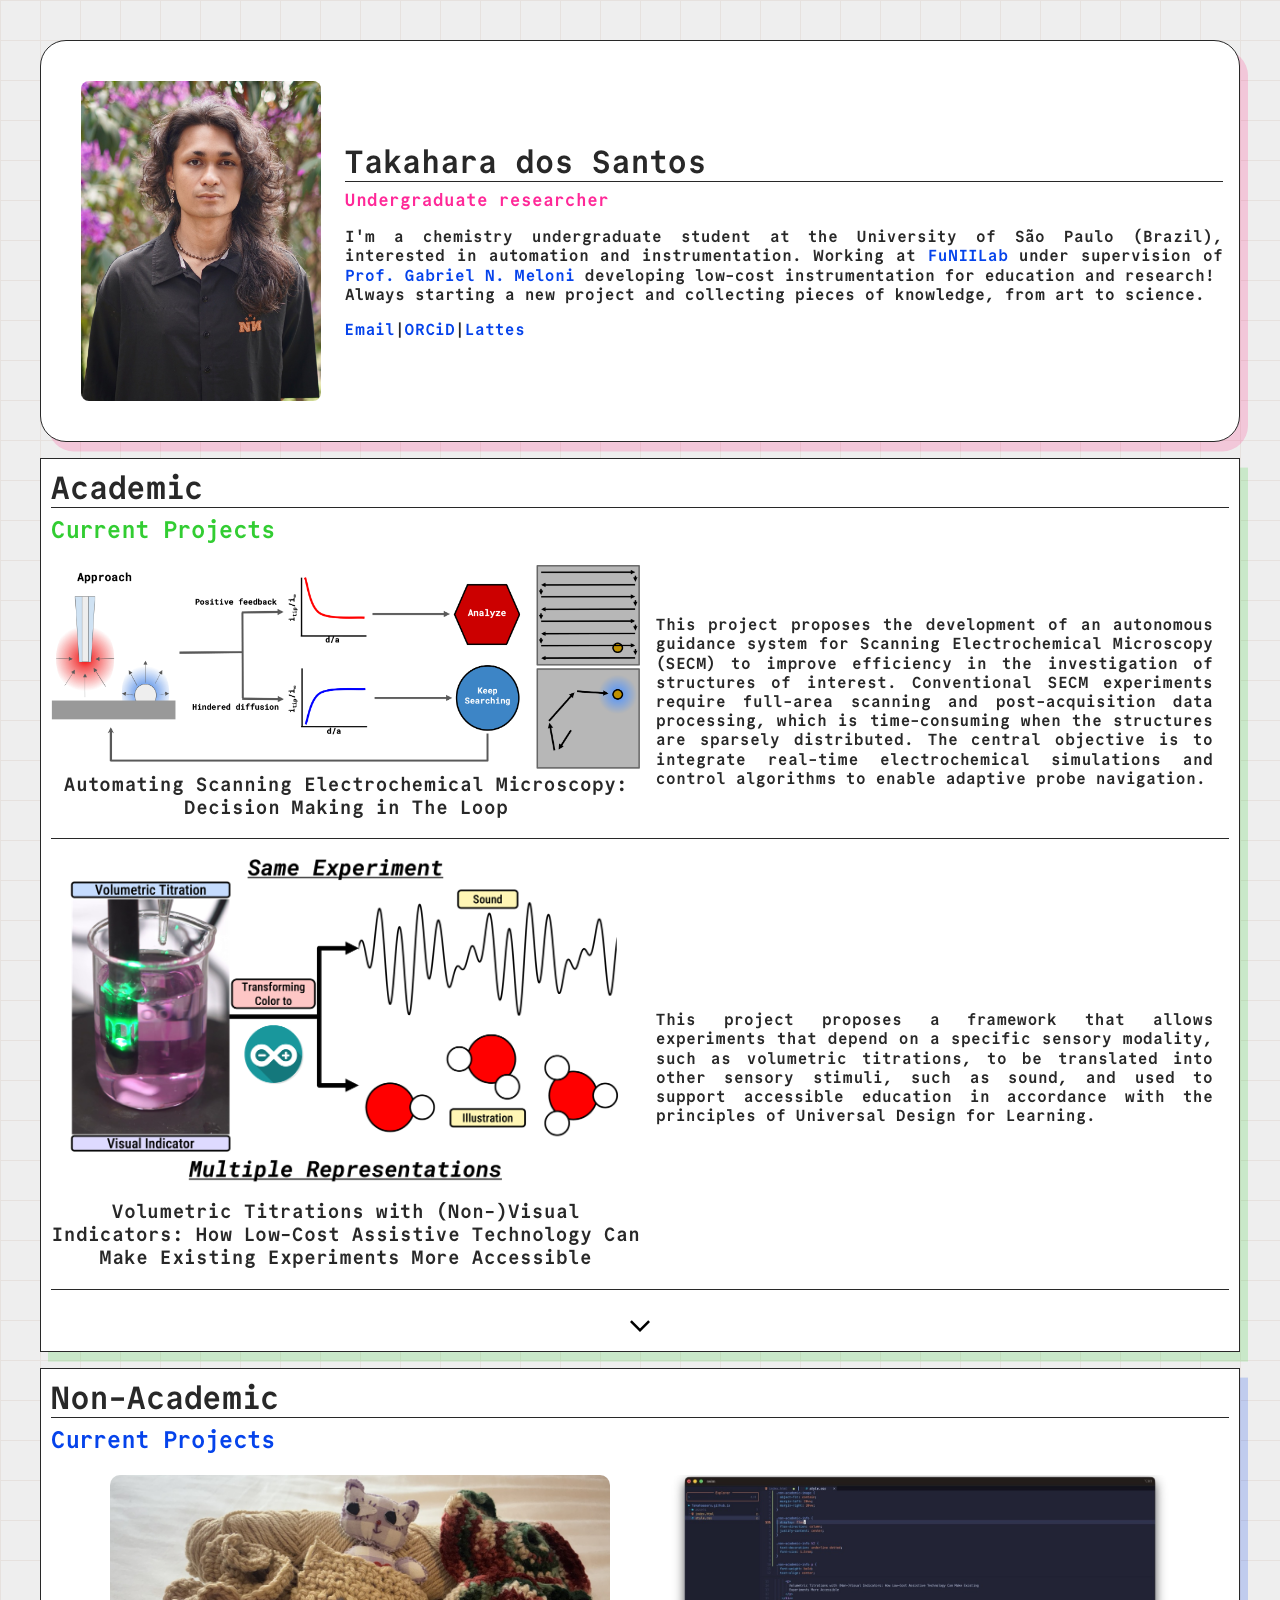
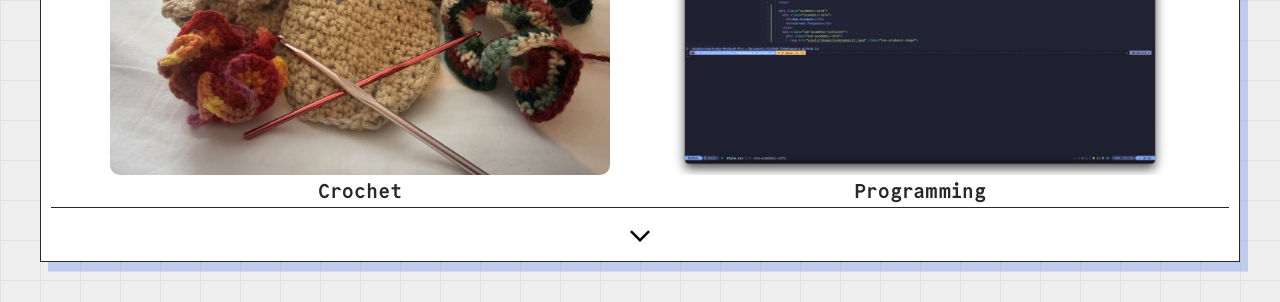
==== index.html @ cbf68a34 "Add: experience formattiing Fix: webp to assets" ====
<!doctype html>
<html lang="en">
  <head>
    <meta charset="utf-8" />
    <meta name="viewport" content="width=device-width, initial-scale=1.0" />
    <link rel="stylesheet" href="style.css" />
    <script text="text/javascript" src="expand.js" defer></script>
    <link rel="icon" type="image" href="assets/favicon/favicon.png" />
    <title>Takahara dos Santos</title>
  </head>

  <body>
    <!-- Profile -->
    <div class="profile-card">
      <img
        src="assets/images/profileImage.webp"
        alt="My profile image"
        class="profile-image"
      />
      <div class="profile-info">
        <h1>Takahara dos Santos</h1>
        <h2>Undergraduate researcher</h2>
        <p>
          I'm a chemistry undergraduate student at the University of São Paulo
          (Brazil), interested in automation and instrumentation. Working at
          <a target="_blank" href="https://www.funiilab.com/">FuNIILab</a> under
          supervision of
          <a
            target="_blank"
            href="https://scholar.google.com/citations?user=do7ijcEAAAAJ&hl=en&oi=ao"
            >Prof. Gabriel N. Meloni</a
          >
          developing low-cost instrumentation for education and research! <br />
          Always starting a new project and collecting pieces of knowledge, from
          art to science.
        </p>
        <div class="profile-contact">
          <a target="_blank" href="mailto:takahra.santos@usp.br">Email</a>
          <p>|</p>
          <a target="_blank" href="https://orcid.org/0000-0002-8720-2507"
            >ORCiD</a
          >
          <p>|</p>
          <a target="_blank" href="http://lattes.cnpq.br/4631673247175651"
            >Lattes</a
          >
        </div>
      </div>
    </div>

    <!-- Academic -->
    <div class="academic-card">
      <h1>Academic</h1>
      <h2>Current Projects</h2>
      <div class="academic-container">
        <div class="academic-paper">
          <img src="assets/images/academic2.webp" />
          <p>
            Automating Scanning Electrochemical Microscopy: Decision Making in
            The Loop
          </p>
        </div>
        <p class="academic-paper-description">
          This project proposes the development of an autonomous guidance system
          for Scanning Electrochemical Microscopy (SECM) to improve efficiency
          in the investigation of structures of interest. Conventional SECM
          experiments require full-area scanning and post-acquisition data
          processing, which is time-consuming when the structures are sparsely
          distributed. The central objective is to integrate real-time
          electrochemical simulations and control algorithms to enable adaptive
          probe navigation.
        </p>
      </div>
      <div class="academic-container">
        <div class="academic-paper">
          <a
            target="_blank"
            href="https://www.youtube.com/watch?v=KbyXJzT8yrc"
            class="academic-image"
          >
            <img src="assets/images/academic1.webp"
          /></a>
          <p>
            Volumetric Titrations with (Non-)Visual Indicators: How Low-Cost
            Assistive Technology Can Make Existing Experiments More Accessible
          </p>
        </div>
        <div class="academic-paper-description">
          <p>
            This project proposes a framework that allows experiments that
            depend on a specific sensory modality, such as volumetric
            titrations, to be translated into other sensory stimuli, such as
            sound, and used to support accessible education in accordance with
            the principles of Universal Design for Learning.
          </p>
        </div>
      </div>
      <ul class="preview">
        <div>
          <h2>Experience</h2>
          <div class="academic-experience">
            <ul>
              <li>
                B. Sc. Chemistry, University of São Paulo, 2022 - Present, IC
                FAPESP Fellowship
              </li>
              <li>
                Research Intern at University of Illinois Urbana-Champaing under
                supervision
                <a
                  target="_blank"
                  href="https://scholar.google.com/citations?hl=en&user=RFe09KwAAAAJ&view_op=list_works&sortby=pubdate"
                  >Prof. Joaquín Rodríguez-López</a
                >, 2026, BEPE FAPESP Fellowship
              </li>
              <li>
                Teacher Assistant at State School Major Arcy - 2022 - 2023,
                PIBID Fellowship
              </li>
              <li>
                Poster Presentation, 48<sup>th</sup> Brazilian Chemical Society
                Annual Meeting, 2025, Best Analytical Poster
              </li>

              <li>
                Poster Presentation, 33<sup>th</sup> USP International Symposium
                of Undergraduate Research, 2025, Honor Mention
              </li>
              <li>
                Poster Presentation, XXV Brazilian Symposium on
                Electrochemistry, 2025
              </li>
              <li>
                Panel Discussion, VI Instituto de Química-USP Congress, 2024
              </li>
            </ul>
          </div>
        </div>
      </ul>
      <button onclick="togglePreview(this)" class="dropdown-btn">
        <svg
          xmlns="http://www.w3.org/2000/svg"
          height="24px"
          viewBox="0 -960 960 960"
          width="24px"
          fill="#000"
        >
          <path d="m321-80-71-71 329-329-329-329 71-71 400 400L321-80Z" />
        </svg>
      </button>
    </div>
    <!-- Non-Academic -->
    <!-- TODO: Add .html file for each project -->
    <div class="non-academic-card">
      <h1>Non-Academic</h1>
      <h2>Current Projects</h2>
      <div class="non-academic-container">
        <div class="non-academic-info">
          <div id="span" onclick="togglePopUp(this)" class="span">
            <img
              src="assets/images/nonAcademic1.webp"
              class="non-academic-image"
            />
            <span>
              In July 2026, I visited the
              <a
                target="_blank"
                href="https://kam.illinois.edu/exhibition/stitching-ecologies-urbana-champaign-satellite-crochet-coral-reef"
                >Krennert Art Museum</a
              >
              where a giant crochet coral reef installation was on display,
              created by
              <a target="_blank" href="https://christine-wertheim.com/"
                >Christine Wertheim</a
              >
              and
              <a target="_blank" href="https://www.margaretwertheim.com/"
                >Margaret Wertheim.</a
              >
              It was so colorful and creative that I instantly felt the need to
              know how it was made. So I went to the
              <a target="_blank" href="https://www.the-idea-store.org/"
                >The Idea Store,</a
              >
              bought my first hook and yarn, and googled "How to Crochet", the
              first few days were terrible, but soon I was able to follow a
              tutorial to crochet my own hyperbolic coral!
            </span>
          </div>
          <p>Crochet</p>
        </div>
        <div class="non-academic-info">
          <div id="span2" onclick="togglePopUp2(this)" class="span">
            <img
              src="assets/images/nonAcademic2.webp"
              class="non-academic-image"
            />
            <span>
              When I was 12 years old, I told my mom that I wanted to be a game
              developer. Obviously, I had no idea what I was talking about, I
              was just a kid in 2015 watching
              <a target="_blank" href="https://en.wikipedia.org/wiki/Minecraft"
                >Minecraft</a
              >
              videos on YouTube. But my lovely mother found a programming school
              for kids in my
              <a target="_blank" href="https://en.wikipedia.org/wiki/Campinas"
                >hometown</a
              >
              and enrolled me. Since then, programming has stayed in my life in
              some way, but I never took it seriously. Now, I am trying to learn
              more by building
              <a target="_blank" href="https://github.com/Takahaaaara"
                >projects</a
              >
              like this personal website to honor that childhood curiosity.
            </span>
          </div>
          <p>Programming</p>
        </div>
      </div>
      <ul class="preview">
        <div>
          <h2>Projects</h2>
          <div class="non-academic-container">
            <div class="non-academic-info">
              <img
                src="assets/images/nonAcademic3.webp"
                class="non-academic-image"
              />
              <p>CANiL</p>
            </div>
            <div class="non-academic-info">
              <img
                src="assets/images/nonAcademic4.webp"
                class="non-academic-image"
              />
              <p>SinDJ-USP</p>
            </div>
            <div class="non-academic-info">
              <img
                src="assets/images/nonAcademic5.webp"
                class="non-academic-image"
              />
              <p>VJ</p>
            </div>
          </div>
        </div>
      </ul>
      <button onclick="togglePreview(this)" class="dropdown-btn">
        <svg
          xmlns="http://www.w3.org/2000/svg"
          height="24px"
          viewBox="0 -960 960 960"
          width="24px"
          fill="#000"
        >
          <path d="m321-80-71-71 329-329-329-329 71-71 400 400L321-80Z" />
        </svg>
      </button>
    </div>
  </body>
</html>
---- style.css ----
/* global variables to the theme */
:root {
  --background-color: #eeeeee;
  --text-color: #282828;
  --link-color: #0543eb;
}

@font-face {
  font-display: swap;
  font-family: Commit Mono;
  font-style: normal;
  src: url(assets/fonts/commit-mono-latin-400-normal-8366ba2b2088257c4c85508855716c04.woff2);
}

@font-face {
  font-display: swap;
  font-family: Commit Mono;
  font-style: bold;
  src: url(assets/fonts/commit-mono-latin-700-normal-a65a3dd452e5ade813881569eec050b2.woff2);
}

body {
  font-family:
    "Commit Mono",
    "MesloLGL Nerd Font",
    -apple-system;
  background-color: var(--background-color);
  background-image:
    linear-gradient(#e6e1de 1px, transparent 1px),
    linear-gradient(90deg, #e6e1de 1px, transparent 1px);
  background-size: 40px 40px;
  color: var(--text-color);
  line-height: 1.2;
  max-width: 1200px;
  margin: 40px auto;
  padding: 0 20px;
}

a {
  color: var(--link-color);
  text-decoration: none;
}

a:hover {
  color: #ffd771;
  text-decoration: underline;
}

img {
  max-width: 100%;
  height: auto;
}

h1 {
  margin-top: 0;
  margin-bottom: 0.5rem;
  border-bottom: 1px solid;
}

.dropdown-btn {
  align-items: center;
  padding: 0;
  margin-top: 0;
  margin-bottom: 0;
  border: 0;
  background: none;
  cursor: pointer;
  transition: 300ms ease-in-out;

  > svg {
    rotate: 90deg;
  }
}
.dropdown-btn.rotate {
  > svg {
    rotate: 270deg;
  }
}

h2 {
  font-size: 1.1rem;
  color: #ff2898;
  margin-top: 0;
  font-weight: normal;
}

ul {
  margin-top: 0;
}

.profile-card {
  display: flex;
  background-color: #ffffff;
  padding: 1rem;
  border-radius: 26px;
  box-shadow: 0.5rem 0.6rem rgba(255, 40, 128, 0.2);
  border: 1px solid;
}

@media (max-width: 600px) {
  .profile-card {
    flex-direction: column;
    align-items: center;
    text-align: center;
  }
}

.profile-image {
  width: 15rem;
  height: 20rem;
  margin: 1.5rem;
  object-fit: cover;
  border-radius: 0.5rem;
  flex-shrink: 0;
}

.profile-info {
  align-content: center;
}

.profile-info p {
  text-align: justify;
}

.profile-contact {
  display: flex;
  flex-direction: row;
}

@media (max-width: 600px) {
  .profile-contact {
    justify-content: center;
  }
}

.profile-contact p {
  margin: 0;
}

.academic-container {
  display: grid;
  grid-template-columns: 1fr 1fr;
  align-items: center;
  border-bottom: 1px solid;
  margin-bottom: 8px;
}

.preview {
  padding: 0;
  display: grid;
  grid-template-rows: 0fr;
  transition: 300ms ease-in-out;
  > div {
    overflow: hidden;
  }
}

.preview.show {
  grid-template-rows: 1fr;
}

@media (max-width: 600px) {
  .academic-container {
    display: flex;
    margin-top: 0;
    font-weight: bold;
    font-size: 1.2rem;
    display: flex;
    text-align: center;

    flex-direction: column;
  }
}

.academic-card {
  margin-top: 1rem;
  display: flex;
  flex-direction: column;
  background-color: #ffffff;
  padding: 10px;
  box-shadow: 0.5rem 0.6rem rgba(50, 205, 50, 0.2);
  border: 1px solid;
}

.academic-card h2 {
  font-size: 1.5rem;
  color: #32cd32;
}

.academic-paper img {
  max-width: 100%;
  height: auto;
}

.academic-paper p {
  margin-top: 0;
  font-weight: bold;
  font-size: 1.2rem;
  display: flex;
  text-align: center;
}

@media (max-width: 600px) {
  .academic-paper {
    display: flex;
    flex-direction: column-reverse;
    margin-top: 1rem;
  }
}

.academic-paper-description {
  text-align: justify;
  margin-left: 1rem;
  margin-right: 1rem;
}

.academic-experience {
  padding-bottom: 16px;
  text-align: justify;
  border-bottom: 1px solid;
  > ul {
    padding-right: 0;
    padding-left: 20px;
  }
}
li + li {
  margin-top: 10px;
}
ul li::marker {
  content: "· ";
  font-size: 1rem;
  color: var(--text-color);
}

/*TODO: create .html for each project -> gallary of photos and brief description*/
.non-academic-card {
  margin-top: 1rem;
  display: flex;
  flex-direction: column;
  justify-content: center;
  background-color: #ffffff;
  padding: 10px;
  box-shadow: 0.5rem 0.6rem rgba(5, 67, 235, 0.2);
  border: 1px solid;
}

.non-academic-card h2 {
  font-size: 1.5rem;
  color: #0543eb;
}

.non-academic-container {
  display: flex;
  flex-direction: row;
  flex-wrap: wrap;
  justify-content: space-evenly;
  border-bottom: 1px solid;
}

.non-academic-image {
  width: 500px;
  height: 300px;
  object-fit: cover;
  border-radius: 10px;
}

.non-academic-image:hover {
  cursor: pointer;
}

.non-academic-info {
  display: grid;
  grid-template-rows: 1fr 2rem;
  justify-content: center;
  > ul {
    padding-inline-start: 0;
  }
}

.non-academic-info p {
  font-weight: bold;
  text-align: center;
  font-size: 1.25rem;
  align-self: center;
}

.span {
  display: grid;
  position: relative;
  border: 0;
  padding: 0;
  > span {
    font-family: Commit Mono;
    font-size: 1rem;
    display: none;
  }
}
.span.show {
  > span {
    display: block;
    position: absolute;
    padding: 5px;
    right: -5px;
    height: 100%;
    width: 100%;
    background-color: #fff;
    align-self: stretch;
    text-align: justify;
    border: 1px solid;
    box-shadow: 0.5rem 0.6rem rgba(5, 67, 235, 0.2);
  }
}
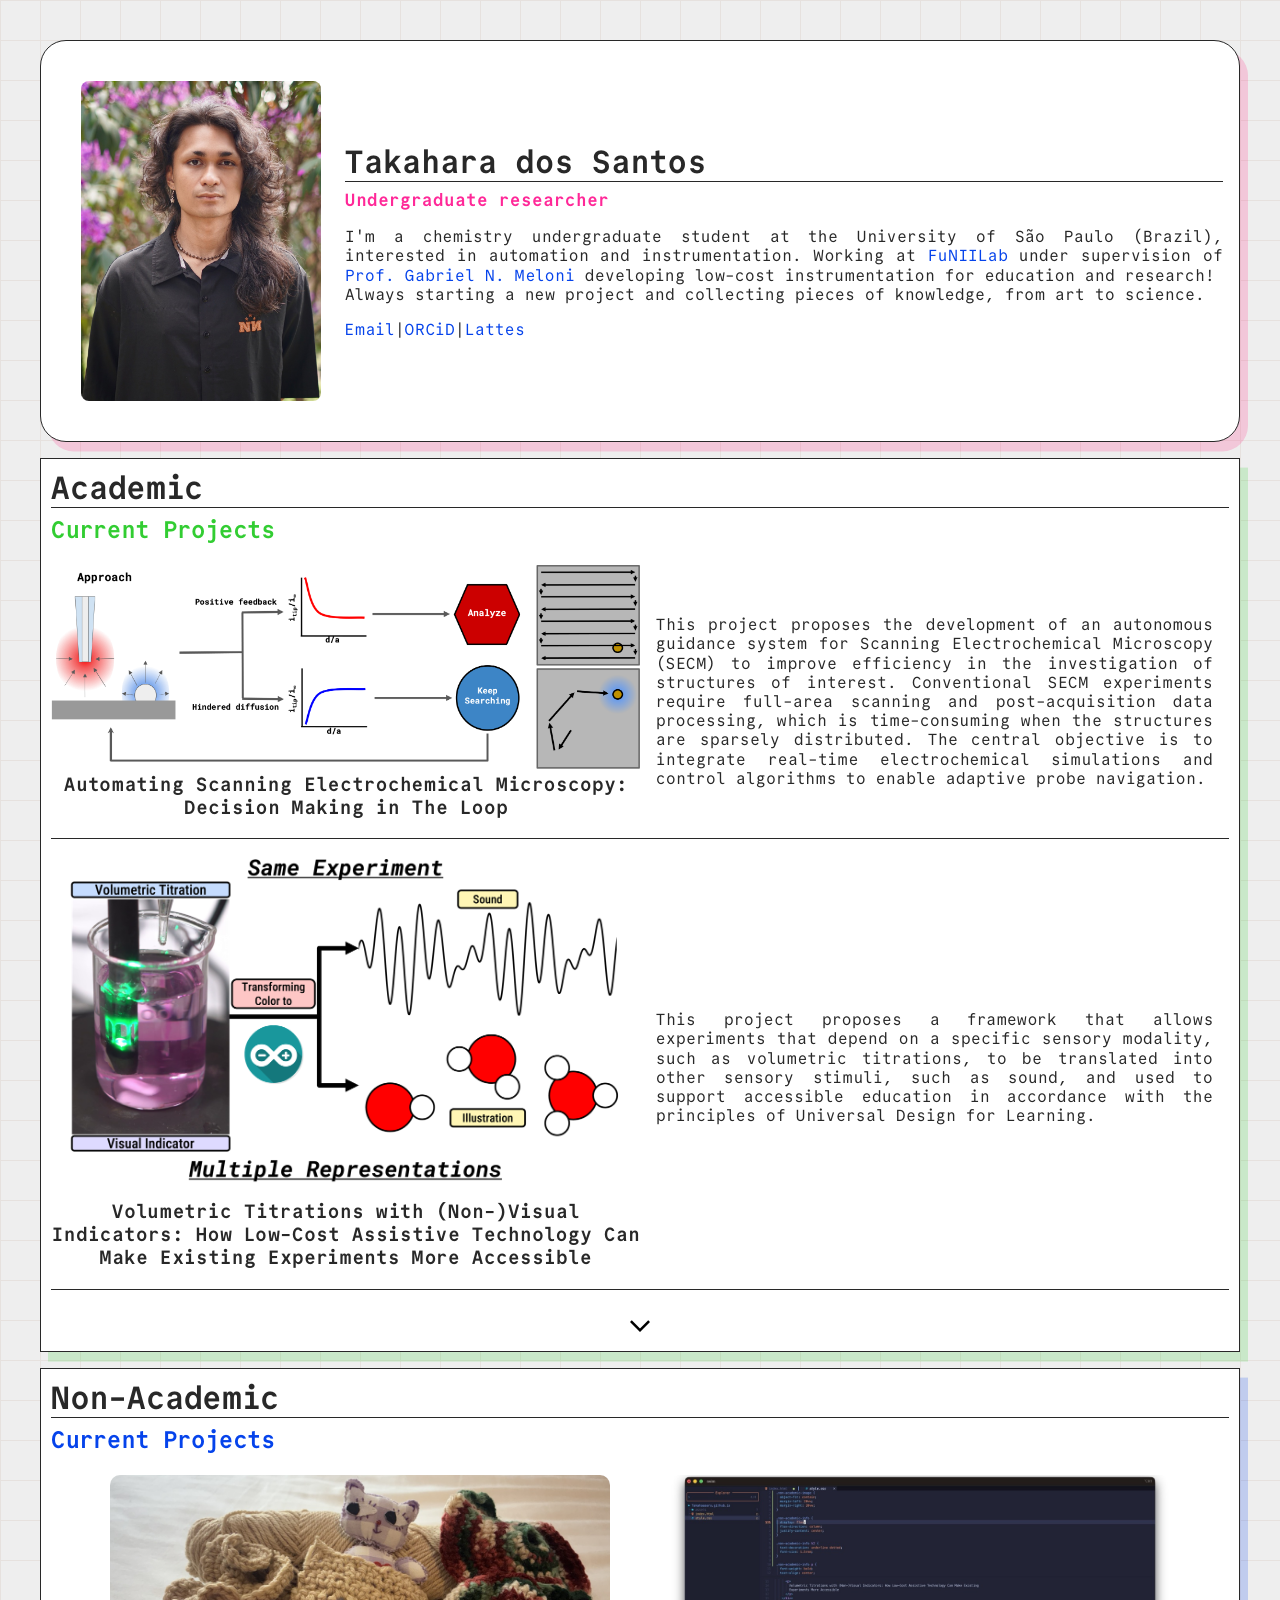
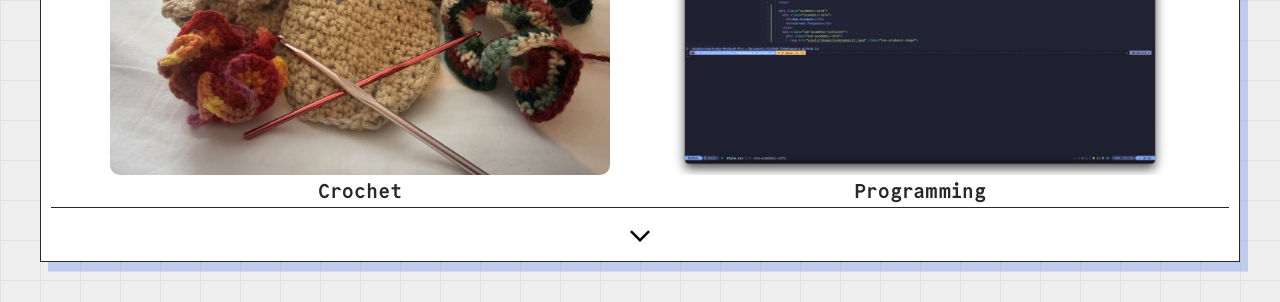
==== commit 8bf1c58b: "Fix: span border inside preview; img path; font-weight" ====
--- a/index.html
+++ b/index.html
@@ -5,7 +5,7 @@
     <meta name="viewport" content="width=device-width, initial-scale=1.0" />
     <link rel="stylesheet" href="style.css" />
     <script text="text/javascript" src="expand.js" defer></script>
-    <link rel="icon" type="image" href="assets/favicon/favicon.png" />
+    <link rel="icon" type="image" href="./assets/favicon/favicon.png" />
     <title>Takahara dos Santos</title>
   </head>
 
@@ -13,7 +13,7 @@
     <!-- Profile -->
     <div class="profile-card">
       <img
-        src="assets/images/profileImage.webp"
+        src="./assets/images/profileImage.webp"
         alt="My profile image"
         class="profile-image"
       />
@@ -54,7 +54,7 @@
       <h2>Current Projects</h2>
       <div class="academic-container">
         <div class="academic-paper">
-          <img src="assets/images/academic2.webp" />
+          <img src="./assets/images/academic2.webp" />
           <p>
             Automating Scanning Electrochemical Microscopy: Decision Making in
             The Loop
@@ -78,7 +78,7 @@
             href="https://www.youtube.com/watch?v=KbyXJzT8yrc"
             class="academic-image"
           >
-            <img src="assets/images/academic1.webp"
+            <img src="./assets/images/academic1.webp"
           /></a>
           <p>
             Volumetric Titrations with (Non-)Visual Indicators: How Low-Cost
@@ -158,7 +158,7 @@
         <div class="non-academic-info">
           <div id="span" onclick="togglePopUp(this)" class="span">
             <img
-              src="assets/images/nonAcademic1.webp"
+              src="./assets/images/nonAcademic1.webp"
               class="non-academic-image"
             />
             <span>
@@ -202,7 +202,7 @@
               <a target="_blank" href="https://en.wikipedia.org/wiki/Minecraft"
                 >Minecraft</a
               >
-              videos on YouTube. But my lovely mother found a programming school
+              video on YouTube. But my lovely mother found a programming school
               for kids in my
               <a target="_blank" href="https://en.wikipedia.org/wiki/Campinas"
                 >hometown</a
@@ -224,22 +224,66 @@
           <h2>Projects</h2>
           <div class="non-academic-container">
             <div class="non-academic-info">
-              <img
-                src="assets/images/nonAcademic3.webp"
-                class="non-academic-image"
-              />
+              <div id="span3" onclick="togglePopUp3(this)" class="span">
+                <img
+                  src="./assets/images/nonAcademic3.webp"
+                  class="non-academic-image"
+                />
+                <span>
+                  I made my first friends in college at a QiB (Quinta i Breja |
+                  <i>Thursday n Beer</i>) a typical party inside
+                  <a
+                    target="_blank"
+                    href="https://en.wikipedia.org/wiki/University_of_S%C3%A3o_Paulo"
+                    >USP.</a
+                  >
+                  Back then, QiBs were organized by a artistic and cultural
+                  collective formed by
+                  <a target="_blank" href="https://www.eca.usp.br/en">ECA</a>
+                  students called
+                  <a target="_blank" href="https://www.instagram.com/canilvive/"
+                    >CANil,</a
+                  >
+                  at one point they posted on Instagram that they were
+                  recruiting new members, so I submitted my application and
+                  waited. A week later they messaged asking if I wanted to work
+                  at their next QiB. That’s how I started, and I 'never'
+                  stopped.
+                </span>
+              </div>
               <p>CANiL</p>
             </div>
             <div class="non-academic-info">
-              <img
-                src="assets/images/nonAcademic4.webp"
-                class="non-academic-image"
-              />
+              <div id="span4" onclick="togglePopUp4(this)" class="span">
+                <img
+                  src="./assets/images/nonacademic4.webp"
+                  class="non-academic-image"
+                />
+                <span>
+                  "<a
+                    target="_blank"
+                    href="https://www.instagram.com/sindj.usp/"
+                    >Sidicato dos DJs da USP</a
+                  >" (<i>USP DJs' Labor Union</i>) was a project I created to
+                  host workshops with experienced DJs on campus, teaching new
+                  students how to play a set, use the equipment, and more. The
+                  funniest part is that while a "DJ labor union" started as a
+                  joke, it lowkey turned into a reality, a completely
+                  <a
+                    target="_blank"
+                    href="https://en.wikipedia.org/wiki/Hyperstition"
+                    >hyperstition.</a
+                  >
+                  I actually ended up having meetings and discussions during
+                  student strikes about gig payment and artistic freedom at
+                  university parties.
+                </span>
+              </div>
               <p>SinDJ-USP</p>
             </div>
             <div class="non-academic-info">
               <img
-                src="assets/images/nonAcademic5.webp"
+                src="./assets/images/nonAcademic5.webp"
                 class="non-academic-image"
               />
               <p>VJ</p>
--- a/style.css
+++ b/style.css
@@ -8,14 +8,14 @@
 @font-face {
   font-display: swap;
   font-family: Commit Mono;
-  font-style: normal;
+  font-weight: 400;
   src: url(assets/fonts/commit-mono-latin-400-normal-8366ba2b2088257c4c85508855716c04.woff2);
 }
 
 @font-face {
   font-display: swap;
   font-family: Commit Mono;
-  font-style: bold;
+  font-weight: bold;
   src: url(assets/fonts/commit-mono-latin-700-normal-a65a3dd452e5ade813881569eec050b2.woff2);
 }
 
@@ -39,6 +39,7 @@
 a {
   color: var(--link-color);
   text-decoration: none;
+  font-style: normal;
 }
 
 a:hover {
@@ -81,7 +82,7 @@
   font-size: 1.1rem;
   color: #ff2898;
   margin-top: 0;
-  font-weight: normal;
+  font-weight: bold;
 }
 
 ul {
@@ -163,8 +164,7 @@
   .academic-container {
     display: flex;
     margin-top: 0;
-    font-weight: bold;
-    font-size: 1.2rem;
+    font-size: 1rem;
     display: flex;
     text-align: center;
 
@@ -227,7 +227,7 @@
   margin-top: 10px;
 }
 ul li::marker {
-  content: "· ";
+  content: "- ";
   font-size: 1rem;
   color: var(--text-color);
 }
@@ -299,14 +299,24 @@
   > span {
     display: block;
     position: absolute;
+    z-index: 10;
     padding: 5px;
     right: -5px;
     height: 100%;
     width: 100%;
     background-color: #fff;
-    align-self: stretch;
+    align-self: center;
     text-align: justify;
     border: 1px solid;
     box-shadow: 0.5rem 0.6rem rgba(5, 67, 235, 0.2);
   }
 }
+@media (max-width: 600px) {
+  .span.show {
+    > span {
+      right: auto;
+      height: auto;
+      width: auto;
+    }
+  }
+}
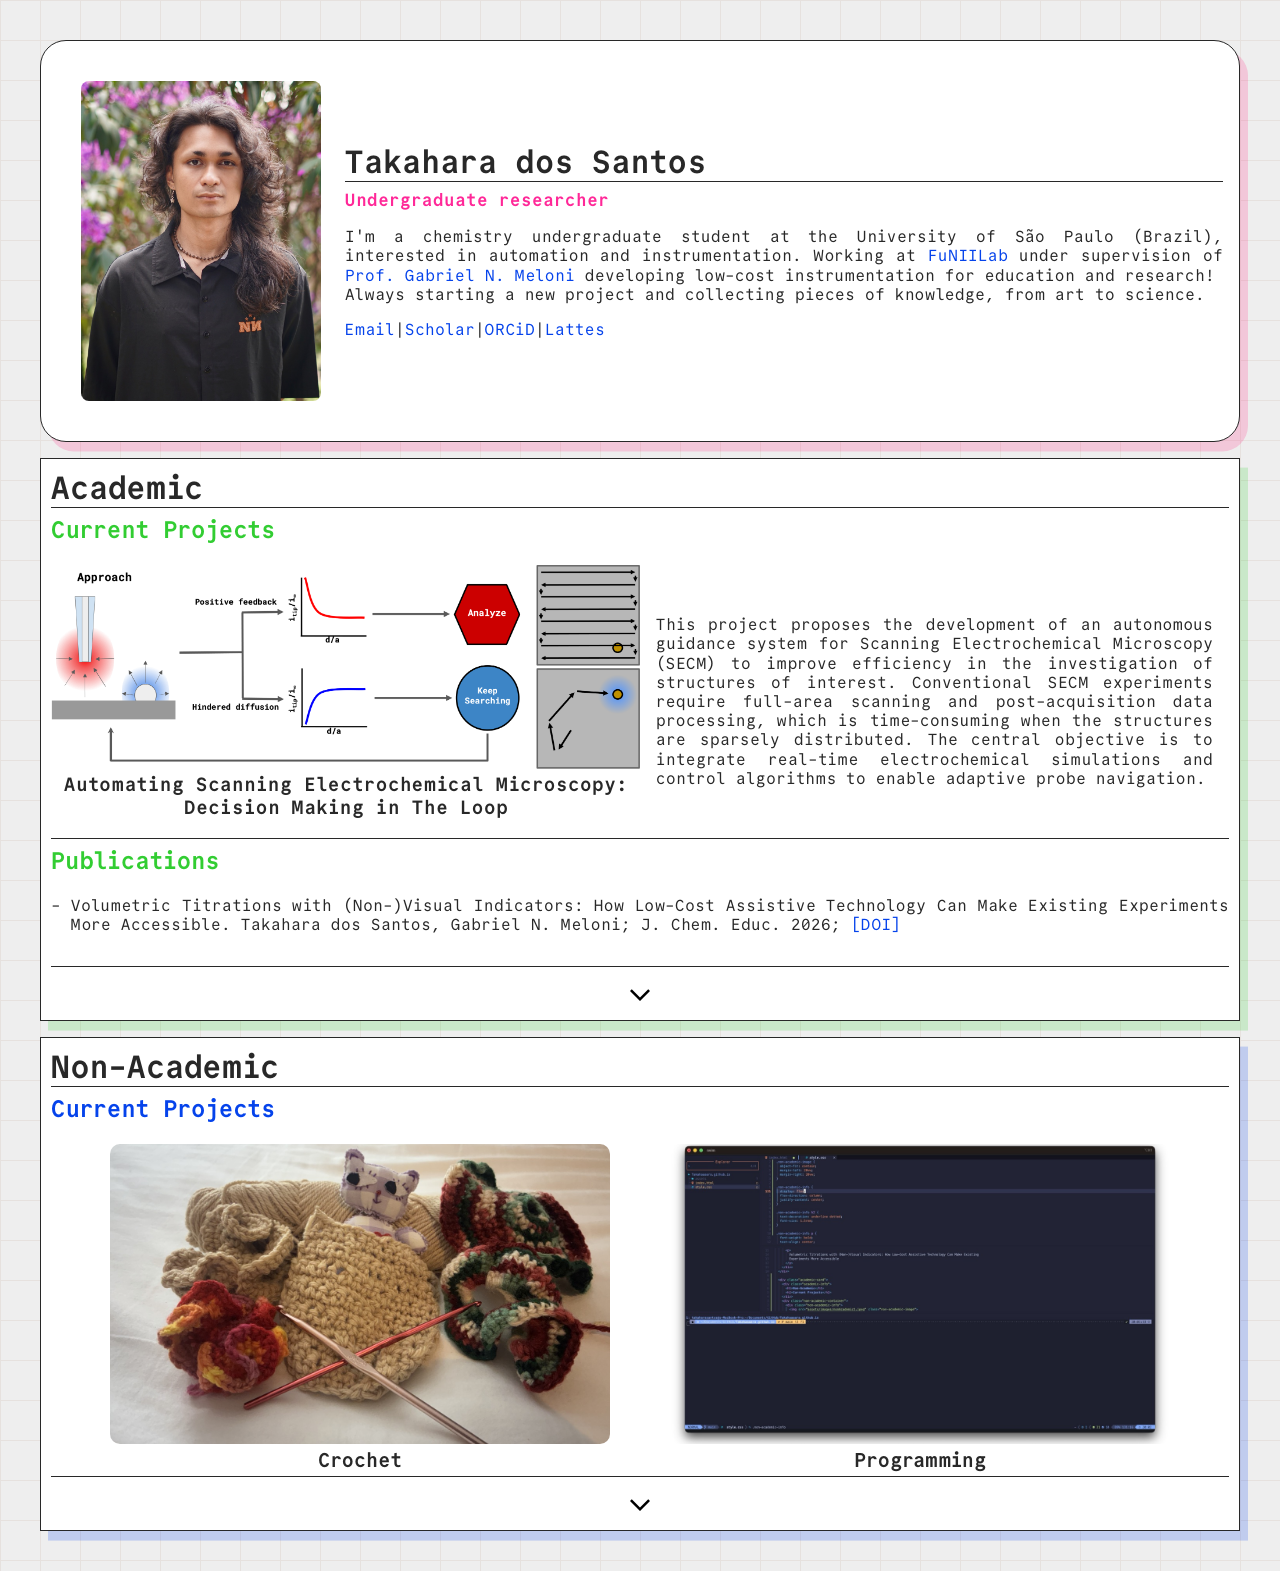
==== commit 75a55f7c: "Add: Scholar and Publications section" ====
--- a/index.html
+++ b/index.html
@@ -37,6 +37,12 @@
         <div class="profile-contact">
           <a target="_blank" href="mailto:takahra.santos@usp.br">Email</a>
           <p>|</p>
+          <a
+            target="_blank"
+            href="https://scholar.google.com/citations?user=e5hEqAcAAAAJ&hl=pt-BR&authuser=1"
+            >Scholar</a
+          >
+          <p>|</p>
           <a target="_blank" href="https://orcid.org/0000-0002-8720-2507"
             >ORCiD</a
           >
@@ -71,29 +77,21 @@
           probe navigation.
         </p>
       </div>
-      <div class="academic-container">
-        <div class="academic-paper">
-          <a
-            target="_blank"
-            href="https://www.youtube.com/watch?v=KbyXJzT8yrc"
-            class="academic-image"
-          >
-            <img src="./assets/images/academic1.webp"
-          /></a>
-          <p>
+      <h2>Publications</h2>
+      <div class="academic-experience">
+        <ul>
+          <li>
             Volumetric Titrations with (Non-)Visual Indicators: How Low-Cost
-            Assistive Technology Can Make Existing Experiments More Accessible
-          </p>
-        </div>
-        <div class="academic-paper-description">
-          <p>
-            This project proposes a framework that allows experiments that
-            depend on a specific sensory modality, such as volumetric
-            titrations, to be translated into other sensory stimuli, such as
-            sound, and used to support accessible education in accordance with
-            the principles of Universal Design for Learning.
-          </p>
-        </div>
+            Assistive Technology Can Make Existing Experiments More Accessible.
+            Takahara dos Santos, Gabriel N. Meloni; J. Chem. Educ. 2026;
+            <a
+              target="_blank"
+              href="https://doi.org/10.1021/acs.jchemed.6c01007"
+            >
+              [DOI]
+            </a>
+          </li>
+        </ul>
       </div>
       <ul class="preview">
         <div>
@@ -168,8 +166,10 @@
                 href="https://kam.illinois.edu/exhibition/stitching-ecologies-urbana-champaign-satellite-crochet-coral-reef"
                 >Krennert Art Museum</a
               >
-              where a giant crochet coral reef installation was on display,
-              created by
+              where a giant
+              <a target="_blank" href="https://crochetcoralreef.org/"
+                >crochet coral reef</a
+              >installation was on display, created by
               <a target="_blank" href="https://christine-wertheim.com/"
                 >Christine Wertheim</a
               >
@@ -242,7 +242,7 @@
                   <a target="_blank" href="https://www.eca.usp.br/en">ECA</a>
                   students called
                   <a target="_blank" href="https://www.instagram.com/canilvive/"
-                    >CANil,</a
+                    >CANiL,</a
                   >
                   at one point they posted on Instagram that they were
                   recruiting new members, so I submitted my application and
@@ -256,19 +256,19 @@
             <div class="non-academic-info">
               <div id="span4" onclick="togglePopUp4(this)" class="span">
                 <img
-                  src="./assets/images/nonacademic4.webp"
+                  src="./assets/images/nonAcademic4.webp"
                   class="non-academic-image"
                 />
                 <span>
                   "<a
                     target="_blank"
                     href="https://www.instagram.com/sindj.usp/"
-                    >Sidicato dos DJs da USP</a
+                    >Sindicato dos DJs da USP [SinDJ-USP]</a
                   >" (<i>USP DJs' Labor Union</i>) was a project I created to
                   host workshops with experienced DJs on campus, teaching new
                   students how to play a set, use the equipment, and more. The
                   funniest part is that while a "DJ labor union" started as a
-                  joke, it lowkey turned into a reality, a completely
+                  joke, it lowkey turned into a reality, a complete
                   <a
                     target="_blank"
                     href="https://en.wikipedia.org/wiki/Hyperstition"
@@ -282,10 +282,12 @@
               <p>SinDJ-USP</p>
             </div>
             <div class="non-academic-info">
-              <img
-                src="./assets/images/nonAcademic5.webp"
-                class="non-academic-image"
-              />
+              <a href="vj.html">
+                <img
+                  src="./assets/images/nonAcademic5.webp"
+                  class="non-academic-image"
+                />
+              </a>
               <p>VJ</p>
             </div>
           </div>
--- a/style.css
+++ b/style.css
@@ -232,8 +232,9 @@
   color: var(--text-color);
 }
 
-/*TODO: create .html for each project -> gallary of photos and brief description*/
 .non-academic-card {
+  position: relative;
+  z-index: 1;
   margin-top: 1rem;
   display: flex;
   flex-direction: column;
@@ -299,11 +300,11 @@
   > span {
     display: block;
     position: absolute;
-    z-index: 10;
+    z-index: 20;
     padding: 5px;
-    right: -5px;
-    height: 100%;
-    width: 100%;
+    margin: -10px;
+    height: auto;
+    width: auto;
     background-color: #fff;
     align-self: center;
     text-align: justify;
@@ -314,9 +315,7 @@
 @media (max-width: 600px) {
   .span.show {
     > span {
-      right: auto;
-      height: auto;
-      width: auto;
+      margin: 0;
     }
   }
 }
